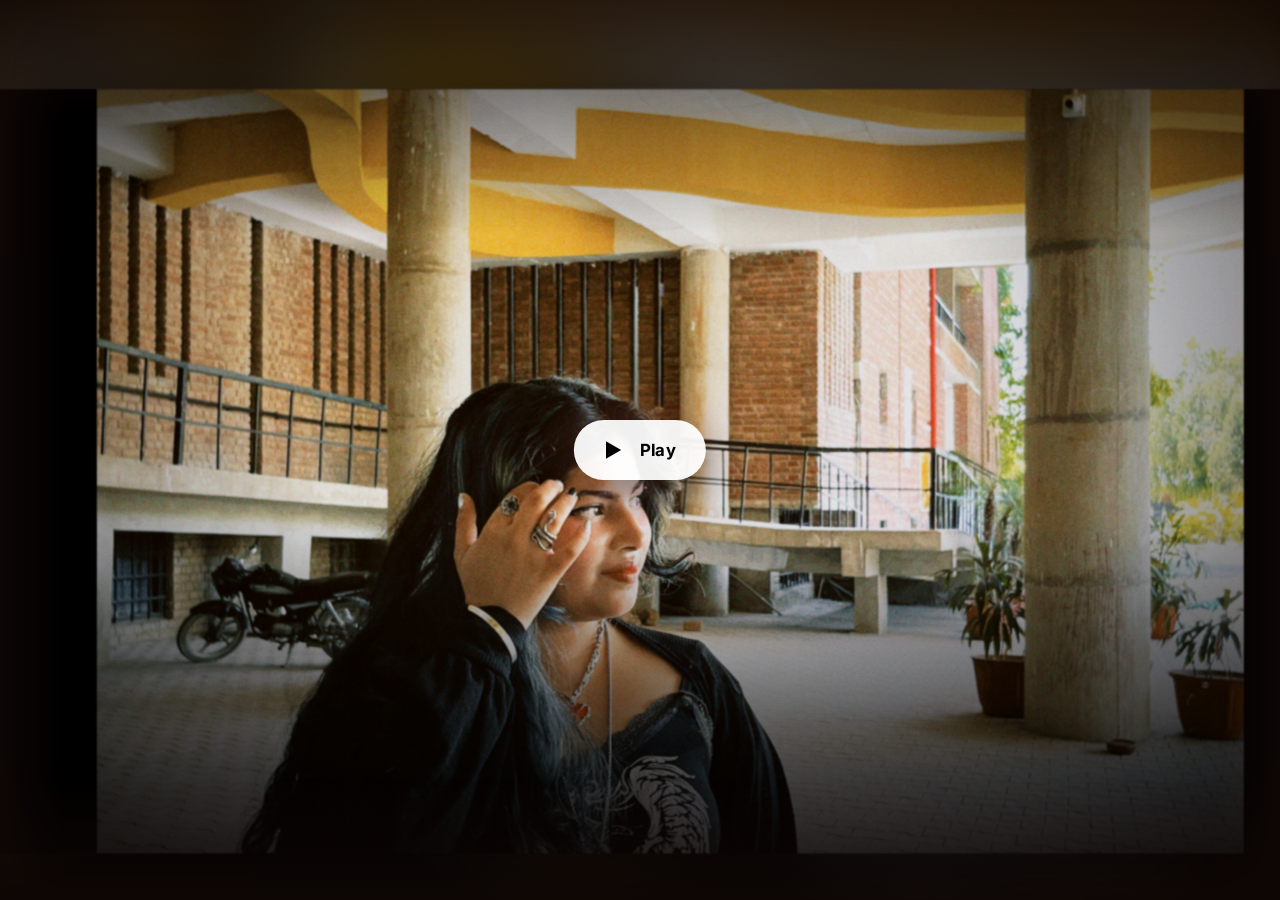
==== player.html @ 1f88ff06 "Initial commit" ====
<!DOCTYPE html>
<html lang="en">
<head>
  <meta charset="UTF-8" />
  <meta name="viewport" content="width=device-width, initial-scale=1" />
  <meta name="theme-color" content="#000000" />
  <title>Netflix &mdash; Player</title>
  <link rel="preconnect" href="https://fonts.googleapis.com" />
  <link rel="preconnect" href="https://fonts.gstatic.com" crossorigin />
  <link rel="stylesheet" href="https://fonts.googleapis.com/css2?family=Bebas+Neue&family=Inter:wght@400;500;600;700;800&display=swap" />
  <link rel="stylesheet" href="style.css" />
</head>
<body data-page="player">
  <main class="player" id="player">
    <div class="stage" id="stage" aria-label="Background slideshow"></div>
    <div class="vignette" aria-hidden="true"></div>
    <div class="grain" aria-hidden="true"></div>
    <!-- Edge-glow: 4 strips sized exactly to the letterbox so the halo
         physically can't bleed onto the photo. Gradient runs from
         transparent at the viewport edge → solid at the frame edge,
         so the brightest band sits right against the photo (NCS halo). -->
    <div class="beat-glow" id="beatglow" aria-hidden="true">
      <div class="beat-glow__strip beat-glow__strip--left"  ></div>
      <div class="beat-glow__strip beat-glow__strip--right" ></div>
      <div class="beat-glow__strip beat-glow__strip--top"   ></div>
      <div class="beat-glow__strip beat-glow__strip--bottom"></div>
    </div>
    <div class="beat-flash" id="flash" aria-hidden="true"></div>

    <!-- Initial center play (only shown before user starts) -->
    <button class="play-btn" id="play" type="button" aria-label="Play">
      <span class="play-btn__icon" aria-hidden="true">
        <svg viewBox="0 0 24 24"><path d="M7 4.5v15l13-7.5z" fill="currentColor"/></svg>
      </span>
      <span class="play-btn__label">Play</span>
    </button>

    <!-- Netflix-style chrome: only shown once playback has started.
         All these elements live behind .chrome and fade together. -->
    <div class="chrome" id="chrome" aria-hidden="true">
      <header class="player__top">
        <a class="iconbtn back" href="index.html" aria-label="Back to profiles">
          <svg viewBox="0 0 24 24" aria-hidden="true"><path d="M14 6l-6 6 6 6" stroke="currentColor" stroke-width="2.2" fill="none" stroke-linecap="round" stroke-linejoin="round"/></svg>
        </a>
        <h1 class="player__title" id="title">&nbsp;</h1>
        <div class="player__top-right">
          <button class="iconbtn" id="mute" type="button" aria-label="Mute audio">
            <svg class="i-on"  viewBox="0 0 24 24" aria-hidden="true"><path d="M3 10v4h4l5 4V6L7 10H3zm13.5 2a4.5 4.5 0 00-2.5-4v8a4.5 4.5 0 002.5-4z" fill="currentColor"/></svg>
            <svg class="i-off" viewBox="0 0 24 24" aria-hidden="true"><path d="M3 10v4h4l5 4V6L7 10H3zm12 1l3-3 1.4 1.4L16.4 12l3 3L18 16.4l-3-3-3 3L10.6 15l3-3-3-3L12 7.6l3 3z" fill="currentColor"/></svg>
          </button>
          <button class="iconbtn" id="cast" type="button" aria-label="Cast">
            <svg viewBox="0 0 24 24" aria-hidden="true"><path d="M3 6v3a8 8 0 018 8h3A11 11 0 003 6zm0 5v3a3 3 0 013 3h3a6 6 0 00-6-6zm0 5v3h3a3 3 0 00-3-3zM21 4H5a2 2 0 00-2 2v2h2V6h16v12h-7v2h7a2 2 0 002-2V6a2 2 0 00-2-2z" fill="currentColor"/></svg>
          </button>
          <button class="iconbtn" id="fullscreen" type="button" aria-label="Fullscreen">
            <svg class="i-on"  viewBox="0 0 24 24" aria-hidden="true"><path d="M4 9V4h5v2H6v3H4zm11-5h5v5h-2V6h-3V4zM4 15h2v3h3v2H4v-5zm14 0h2v5h-5v-2h3v-3z" fill="currentColor"/></svg>
            <svg class="i-off" viewBox="0 0 24 24" aria-hidden="true"><path d="M9 4v5H4V7h3V4h2zm6 0h2v3h3v2h-5V4zM4 17h5v3H7v-2H4v-1zm14 0v1h-3v2h-2v-3h5z" fill="currentColor"/></svg>
          </button>
        </div>
      </header>

      <!-- Big center cluster: ⏮10  pause/play  ⏭10 -->
      <div class="center-cluster">
        <button class="cc-seek" id="seek-back" type="button" aria-label="Previous slide">
          <svg viewBox="0 0 32 32" aria-hidden="true">
            <path d="M14 9l-7 7 7 7v-4l-3-3 3-3z" fill="currentColor"/>
            <path d="M22 9l-7 7 7 7v-4l-3-3 3-3z" fill="currentColor"/>
            <text x="16" y="29" text-anchor="middle" font-size="7" font-weight="700" fill="currentColor" font-family="Inter, sans-serif">10</text>
          </svg>
        </button>

        <button class="cc-play" id="pause" type="button" aria-label="Pause">
          <svg class="i-on"  viewBox="0 0 32 32" aria-hidden="true"><path d="M9 6h5v20H9zM18 6h5v20h-5z" fill="currentColor"/></svg>
          <svg class="i-off" viewBox="0 0 32 32" aria-hidden="true"><path d="M10 6v20l16-10z" fill="currentColor"/></svg>
        </button>

        <button class="cc-seek" id="seek-fwd" type="button" aria-label="Next slide">
          <svg viewBox="0 0 32 32" aria-hidden="true">
            <path d="M10 9l7 7-7 7v-4l3-3-3-3z" fill="currentColor"/>
            <path d="M18 9l7 7-7 7v-4l3-3-3-3z" fill="currentColor"/>
            <text x="16" y="29" text-anchor="middle" font-size="7" font-weight="700" fill="currentColor" font-family="Inter, sans-serif">10</text>
          </svg>
        </button>
      </div>

      <!-- Progress bar + timestamp (display-only — scrubbing is disabled) -->
      <div class="progress" id="progress">
        <div class="progress__track" id="ptrack" aria-hidden="true">
          <div class="progress__fill" id="pfill"></div>
        </div>
        <span class="progress__time" id="ptime">0:00</span>
      </div>

      <nav class="bottombar" id="bottombar" aria-label="Episode controls">
        <button class="bb-btn" type="button" id="ep-list">
          <svg viewBox="0 0 24 24" aria-hidden="true"><path d="M3 5h18v3H3zm0 5h18v3H3zm0 5h12v3H3z" fill="currentColor"/></svg>
          <span>Episodes</span>
        </button>
        <button class="bb-btn" type="button" id="ep-audio">
          <svg viewBox="0 0 24 24" aria-hidden="true"><path d="M4 6h16a2 2 0 012 2v8a2 2 0 01-2 2H4a2 2 0 01-2-2V8a2 2 0 012-2zm2 6h4v2H6v-2zm6 0h6v2h-6v-2z" fill="currentColor"/></svg>
          <span>Audio &amp; Subtitles</span>
        </button>
        <button class="bb-btn bb-btn--primary" type="button" id="next-ep">
          <svg viewBox="0 0 24 24" aria-hidden="true"><path d="M5 4l11 8-11 8V4zm13 1h2v14h-2V5z" fill="currentColor"/></svg>
          <span>Next Episode</span>
        </button>
      </nav>
    </div>

    <!-- Episodes drawer (toggled by Episodes button) -->
    <div class="drawer" id="drawer" aria-hidden="true">
      <div class="drawer__head">
        <h2>Episodes</h2>
        <button class="iconbtn" id="drawer-close" type="button" aria-label="Close">
          <svg viewBox="0 0 24 24" aria-hidden="true"><path d="M6 6l12 12M18 6L6 18" stroke="currentColor" stroke-width="2" stroke-linecap="round"/></svg>
        </button>
      </div>
      <ul class="drawer__list" id="drawer-list"></ul>
    </div>

    <audio id="audio" preload="auto" crossorigin="anonymous"></audio>
  </main>

  <script src="script.js" defer></script>
</body>
</html>
---- style.css ----
/* =========================================================================
   Netflix-inspired cinematic player
   - index.html : profile selection + N loader overlay
   - player.html: per-season slideshow + audio
   ========================================================================= */

/* ---------- Design Tokens ---------- */
:root {
  /* Brand */
  --nf-black:      #000000;
  --nf-surface:    #141414;
  --nf-surface-2:  #1f1f1f;
  --nf-red:        #e50914;
  --nf-red-deep:   #b81d24;
  --nf-text:       #ffffff;
  --nf-text-dim:   #b3b3b3;
  --nf-text-mute:  #808080;
  --nf-border:     rgba(255,255,255,.18);

  /* Motion — Material's "emphasized" curves feel premium */
  --ease-out:   cubic-bezier(.16, 1, .3, 1);
  --ease-in:    cubic-bezier(.7, 0, .84, 0);
  --ease-snap:  cubic-bezier(.34, 1.56, .64, 1);
  --ease-cine:  cubic-bezier(.65, 0, .35, 1);

  /* Type */
  --font-sans: "Inter", -apple-system, BlinkMacSystemFont, "Segoe UI", Roboto, "Helvetica Neue", Arial, sans-serif;
  --font-display: "Bebas Neue", "Inter", system-ui, sans-serif;

  /* Layout */
  --gutter: clamp(16px, 4vw, 48px);

  /* Per-season accents (overridden via [data-season] on body) */
  --season-accent: var(--nf-red);
  --season-grad-1: rgba(229,9,20,.0);
  --season-grad-2: rgba(0,0,0,.85);
  --season-tint:   none;
  --season-saturate: 1;
  --season-contrast: 1;
}

/* ---------- Reset ---------- */
*,
*::before,
*::after { box-sizing: border-box; }

html, body {
  margin: 0;
  padding: 0;
  height: 100%;
  background: var(--nf-black);
  color: var(--nf-text);
  font-family: var(--font-sans);
  -webkit-font-smoothing: antialiased;
  text-rendering: optimizeLegibility;
  overflow-x: hidden;
}

img, video { display: block; max-width: 100%; }

button { font: inherit; color: inherit; background: none; border: 0; cursor: pointer; }

ul { list-style: none; padding: 0; margin: 0; }

a { color: inherit; text-decoration: none; }

:focus-visible {
  outline: 2px solid var(--nf-text);
  outline-offset: 3px;
  border-radius: 4px;
}

/* ===========================================================================
   SPLASH — Netflix logo animation on page load
   =========================================================================== */
.splash {
  position: fixed;
  inset: 0;
  width: 100%;
  height: 100%;
  object-fit: cover;
  z-index: 1000;
  background: #000;
  pointer-events: none;
}
.splash.is-done {
  animation: splashOut .55s var(--ease-in) forwards;
}
@keyframes splashOut {
  to { opacity: 0; transform: scale(1.04); }
}

/* ===========================================================================
   LANDING — "Who's watching?"
   =========================================================================== */
body[data-page="landing"] {
  min-height: 100vh;
  background: var(--nf-black);
  display: flex;
  flex-direction: column;
}

.brand {
  padding: 24px var(--gutter);
}

.brand__logo {
  font-family: var(--font-display);
  font-size: clamp(22px, 2.4vw, 32px);
  letter-spacing: .14em;
  color: var(--nf-red);
  font-weight: 400;
  text-shadow: 0 0 24px rgba(229,9,20,.35);
}

.landing {
  flex: 1;
  display: flex;
  flex-direction: column;
  align-items: center;
  justify-content: center;
  gap: 56px;
  padding: 32px var(--gutter) 80px;
  animation: landingIn .9s var(--ease-out) both;
}

@keyframes landingIn {
  from { opacity: 0; transform: translateY(12px); }
  to   { opacity: 1; transform: none; }
}

.landing__title {
  margin: 0;
  font-weight: 300;
  font-size: clamp(2rem, 5.2vw, 4.5rem);
  letter-spacing: -0.02em;
  color: #e5e5e5;
  text-align: center;
}

/* ---------- Profile cards ---------- */
.profiles {
  display: grid;
  grid-template-columns: repeat(4, minmax(120px, 200px));
  gap: clamp(16px, 3vw, 40px);
  align-items: start;
  justify-content: center;
}

@media (max-width: 720px) {
  .profiles { grid-template-columns: repeat(2, minmax(120px, 200px)); }
}

.profile {
  display: flex;
  flex-direction: column;
  align-items: center;
  gap: 14px;
  cursor: pointer;
  transition: transform .25s var(--ease-out);
  background: none;
  padding: 0;
}

.profile__thumb {
  position: relative;
  width: clamp(120px, 16vw, 200px);
  aspect-ratio: 1 / 1;
  border-radius: 8px;
  overflow: hidden;
  background: var(--nf-surface-2);
  background-size: cover;
  background-position: center;
  outline: 2px solid transparent;
  outline-offset: 4px;
  transition:
    transform .28s var(--ease-out),
    outline-color .28s var(--ease-out),
    box-shadow .35s var(--ease-out),
    filter .28s var(--ease-out);
  will-change: transform;
}

.profile__thumb::after {
  /* subtle inner edge to lift photo from background */
  content: "";
  position: absolute; inset: 0;
  border-radius: inherit;
  box-shadow: inset 0 0 0 1px rgba(255,255,255,.06);
  pointer-events: none;
}

.profile__name {
  color: var(--nf-text-dim);
  font-size: 1.1rem;
  font-weight: 500;
  letter-spacing: .01em;
  transition: color .2s var(--ease-out);
}

/* hover: scale 1.1 + glow + brighten */
.profile:hover .profile__thumb,
.profile:focus-visible .profile__thumb {
  transform: scale(1.1);
  outline-color: #ffffff;
  box-shadow:
    0 0 0 4px rgba(255,255,255,.04),
    0 18px 40px rgba(229,9,20,.28),
    0 0 60px rgba(229,9,20,.18);
  filter: brightness(1.06);
}
.profile:hover .profile__name,
.profile:focus-visible .profile__name {
  color: #ffffff;
}

/* selection animation: zoom forward + push everything else away */
.profile.is-selected {
  z-index: 10;
  animation: profilePick .7s var(--ease-snap) forwards;
}
.profile.is-selected .profile__thumb {
  outline-color: #ffffff;
  box-shadow:
    0 0 0 6px rgba(255,255,255,.06),
    0 30px 80px rgba(229,9,20,.45),
    0 0 120px rgba(229,9,20,.35);
}
@keyframes profilePick {
  0%   { transform: scale(1); }
  60%  { transform: scale(1.6); }
  100% { transform: scale(2.2); opacity: 0; }
}

.landing.is-leaving .profile:not(.is-selected) {
  animation: profilesAway .55s var(--ease-out) forwards;
}
@keyframes profilesAway {
  to { opacity: 0; transform: scale(.9); filter: blur(8px); }
}

.landing.is-leaving .landing__title,
.landing.is-leaving .ghost-btn {
  animation: titleAway .5s var(--ease-out) forwards;
}
@keyframes titleAway {
  to { opacity: 0; transform: translateY(-12px); filter: blur(6px); }
}

.ghost-btn {
  font-size: 1rem;
  letter-spacing: .25em;
  padding: 12px 22px;
  color: var(--nf-text-dim);
  border: 1px solid var(--nf-text-mute);
  background: transparent;
  text-transform: uppercase;
  transition: color .2s, border-color .2s, background .2s;
  min-height: 44px;
}
.ghost-btn:hover {
  color: var(--nf-text);
  border-color: var(--nf-text);
  background: rgba(255,255,255,.04);
}

/* ===========================================================================
   LOADER — cinematic N intro (red light bars → colored streaks)
   3.5s sequence: build → glow → expand
   =========================================================================== */
.loader {
  position: fixed;
  inset: 0;
  background: #000;
  display: grid;
  place-items: center;
  z-index: 100;
  opacity: 0;
  pointer-events: none;
  transition: opacity .45s var(--ease-out);
}
.loader.is-active {
  opacity: 1;
  pointer-events: auto;
}
.loader.is-fading {
  opacity: 0;
  transition: opacity .35s var(--ease-in);
}

.loader__stage {
  position: relative;
  width: clamp(220px, 30vw, 360px);
  height: clamp(220px, 30vw, 360px);
}

/* Bars: 2 verticals + 1 diagonal forming an abstract "N" */
.bar {
  position: absolute;
  background: linear-gradient(180deg, #ff3b3b 0%, var(--nf-red) 50%, #7a0309 100%);
  border-radius: 6px;
  box-shadow:
    0 0 18px rgba(229,9,20,.85),
    0 0 40px rgba(229,9,20,.55),
    0 0 80px rgba(229,9,20,.35);
  transform-origin: center;
  opacity: 0;
}

.bar--left {
  left: 12%;
  top: 8%;
  width: 14px;
  height: 84%;
  animation: barLeft 3.5s var(--ease-out) forwards;
}
.bar--right {
  right: 12%;
  top: 8%;
  width: 14px;
  height: 84%;
  animation: barRight 3.5s var(--ease-out) forwards;
}
.bar--diag {
  left: 50%;
  top: 50%;
  width: 18px;
  height: 110%;
  border-radius: 8px;
  transform: translate(-50%, -50%) rotate(28deg) scaleY(0);
  background: linear-gradient(180deg, #ff5a5a 0%, var(--nf-red) 60%, #5a0207 100%);
  box-shadow:
    0 0 24px rgba(229,9,20,.95),
    0 0 60px rgba(229,9,20,.6),
    0 0 120px rgba(229,9,20,.35);
  animation: barDiag 3.5s var(--ease-out) forwards;
}

@keyframes barLeft {
  0%   { opacity: 0; transform: translateY(-40px) scaleY(0); }
  18%  { opacity: 1; transform: translateY(0) scaleY(1); }
  55%  { transform: translateY(0) scaleY(1) scaleX(1.05); filter: brightness(1.4); }
  78%  { transform: translateY(0) scaleY(1); filter: brightness(1.1); }
  100% { transform: translateY(0) scaleY(1.4) translateX(-180px); opacity: 0; filter: brightness(1.6) hue-rotate(-25deg); }
}
@keyframes barRight {
  0%   { opacity: 0; transform: translateY(40px) scaleY(0); }
  18%  { opacity: 1; transform: translateY(0) scaleY(1); }
  55%  { transform: translateY(0) scaleY(1) scaleX(1.05); filter: brightness(1.4); }
  78%  { transform: translateY(0) scaleY(1); filter: brightness(1.1); }
  100% { transform: translateY(0) scaleY(1.4) translateX(180px); opacity: 0; filter: brightness(1.6) hue-rotate(25deg); }
}
@keyframes barDiag {
  0%   { opacity: 0; transform: translate(-50%,-50%) rotate(28deg) scaleY(0); }
  22%  { opacity: 1; transform: translate(-50%,-50%) rotate(28deg) scaleY(1); }
  55%  { transform: translate(-50%,-50%) rotate(28deg) scaleY(1.04); filter: brightness(1.5); }
  78%  { transform: translate(-50%,-50%) rotate(28deg) scaleY(1); filter: brightness(1.2); }
  100% { transform: translate(-50%,-50%) rotate(28deg) scaleY(1.6); opacity: 0; filter: brightness(1.8) hue-rotate(40deg); }
}

/* Streaks: thin colorful rays that explode outward in the final phase */
.streak {
  position: absolute;
  left: 50%;
  top: 50%;
  width: 4px;
  height: 0;
  border-radius: 4px;
  transform-origin: bottom center;
  opacity: 0;
  filter: blur(.4px);
}
.streak--1 { background: linear-gradient(180deg,#ffd166,#ff006e); animation: streak 3.5s var(--ease-out) forwards;        --rot:  -68deg; }
.streak--2 { background: linear-gradient(180deg,#ff006e,#8338ec); animation: streak 3.5s var(--ease-out) .05s forwards;  --rot:  -28deg; }
.streak--3 { background: linear-gradient(180deg,#3a86ff,#00f5d4); animation: streak 3.5s var(--ease-out) .10s forwards;  --rot:   18deg; }
.streak--4 { background: linear-gradient(180deg,#00f5d4,#fb5607); animation: streak 3.5s var(--ease-out) .15s forwards;  --rot:   58deg; }
.streak--5 { background: linear-gradient(180deg,#ff006e,#ffd166); animation: streak 3.5s var(--ease-out) .20s forwards;  --rot:   90deg; }

@keyframes streak {
  0%, 70% {
    opacity: 0;
    height: 0;
    transform: translate(-50%, -50%) rotate(var(--rot)) translateY(0);
  }
  78% {
    opacity: 1;
    height: 30px;
  }
  100% {
    opacity: 0;
    height: 320px;
    transform: translate(-50%, -50%) rotate(var(--rot)) translateY(-180px);
    filter: blur(2px);
  }
}

/* End-of-loader white flash → into player */
.loader__flash {
  position: absolute;
  inset: 0;
  background: #fff;
  opacity: 0;
  pointer-events: none;
}
.loader.is-active .loader__flash {
  animation: loaderFlash 3.5s var(--ease-out) forwards;
}
@keyframes loaderFlash {
  0%, 80% { opacity: 0; }
  88%     { opacity: .9; }
  100%    { opacity: 0; }
}

/* Reduced motion: collapse loader to a quick fade */
@media (prefers-reduced-motion: reduce) {
  .bar, .streak, .loader__flash { animation-duration: 1s !important; }
  .profile.is-selected { animation-duration: .3s; }
  .landing.is-leaving .profile:not(.is-selected),
  .landing.is-leaving .landing__title,
  .landing.is-leaving .ghost-btn { animation-duration: .3s; }
}

/* ===========================================================================
   PLAYER PAGE
   =========================================================================== */
body[data-page="player"] {
  min-height: 100vh;
  background: #000;
  overflow: hidden;
  animation: pageIn .9s var(--ease-out) both;
}
body[data-page="player"].is-leaving {
  animation: pageOut .55s var(--ease-in) forwards;
}
@keyframes pageIn {
  from { opacity: 0; filter: blur(18px); transform: scale(1.04); }
  to   { opacity: 1; filter: blur(0);    transform: scale(1); }
}
@keyframes pageOut {
  from { opacity: 1; filter: blur(0);    transform: scale(1); }
  to   { opacity: 0; filter: blur(20px); transform: scale(.97); }
}

.player {
  position: fixed;
  inset: 0;
  overflow: hidden;
  background: #000;
}

.stage {
  position: absolute;
  inset: 0;
  z-index: 0;
  background: #000;
}

/* Each slide is a layer; the actual media (img/video) sits inside.
   We animate the wrapper (opacity) and the foreground (blur/scale)
   independently for a premium crossfade. */
.slide {
  position: absolute;
  inset: 0;
  opacity: 0;
  overflow: hidden;
  transform: translateZ(0);
  pointer-events: none;
  backface-visibility: hidden;
  /* Limit paint area for perf — slides won't bleed paint outside their box. */
  contain: paint;
}

/* Promote to its own layer ONLY while it's visible/transitioning, so
   the GPU isn't holding 14 idle compositor layers in memory. */
.slide.is-active,
.slide.is-leaving {
  will-change: transform, opacity, filter;
}

.slide.is-active { pointer-events: auto; }

/* Mobile-first: edge-to-edge cover. */
.slide img,
.slide video {
  position: absolute;
  inset: 0;
  width: 100%;
  height: 100%;
  object-fit: cover;
  display: block;
  /* Crisp rendering across browsers */
  image-rendering: -webkit-optimize-contrast;
  image-rendering: high-quality;
  -webkit-backface-visibility: hidden;
  backface-visibility: hidden;
  -webkit-transform: translateZ(0);
  transform: translateZ(0);
}

/* Per-season cinematic grading on the foreground media only. The
   backdrop has its own blur+brightness chain and doesn't need grading. */
.slide img.slide__fg,
.slide video {
  filter:
    saturate(var(--season-saturate, 1))
    contrast(var(--season-contrast, 1))
    brightness(var(--season-brightness, 1))
    sepia(var(--season-sepia, 0))
    hue-rotate(var(--season-hue, 0deg));
  scale: 1;
  transition: scale 160ms var(--ease-out);
}

/* Beat pulse — the FOREGROUND photo never moves on the beat. The
   backdrop also stays still; the entire beat visual lives in the
   .beat-glow strips so the outer letterbox stays clean. */

/* The blurred backdrop is image-only and only used on landscape desktops
   (portrait phone shots would distort if forced edge-to-edge on a 16:9). */
.slide__bg { display: none; }

@media (min-width: 900px) and (orientation: landscape) {
  /* CINEMATIC FRAME — every slide displays inside the SAME 16:9 box,
     centered on screen. Source media uses object-fit: contain inside
     that box, so the full image/video is always visible (with
     internal bars if needed). The frame size is constant across all
     slides regardless of source aspect, giving the consistent
     "movie" feel the user asked for. */
  .slide img.slide__fg,
  .slide video {
    inset: auto;
    top: 50%;
    left: 50%;
    width: min(90vw, calc(86vh * 16 / 9));
    height: min(86vh, calc(90vw * 9 / 16));
    transform: translate(-50%, -50%) translateZ(0);
    object-fit: contain;
    z-index: 1;
    border-radius: 4px;
    box-shadow:
      0 30px 80px rgba(0, 0, 0, .55),
      0 0 0 1px rgba(255, 255, 255, .04);
    background: #000;
  }

  /* Blurred copy fills the area around the frame. Blur radius kept
     modest (32px) for GPU cost — the visual reads the same. */
  .slide__bg {
    display: block;
    position: absolute;
    inset: 0;
    width: 100%;
    height: 100%;
    object-fit: cover;
    filter: blur(32px) saturate(1.25) brightness(.5);
    transform: scale(1.15);
    pointer-events: none;
    z-index: 0;
    image-rendering: auto;
  }

  /* On desktop the foreground must show the FULL frame at all times —
     so we strip the per-season transform animations (Ken Burns / push /
     shake / drift) and keep only the opacity fade. The fade duration
     still carries each season's personality. The blurred backdrop is
     free to drift, since it's decorative and clipped anyway. */
  body[data-season="summer"] .slide.is-active {
    animation: deskFadeIn 1.4s var(--ease-out) forwards;
  }
  body[data-season="summer"] .slide.is-leaving {
    animation: deskFadeOut 1.4s var(--ease-out) forwards;
  }
  /* Fall is paced at ~1 cut per beat (698ms) so the scale-and-blur enter
     animation overshoots and re-focuses on every slide — feels jittery.
     Linear opacity-only crossfade keeps the cuts crisp and uniform. */
  body[data-season="fall"] .slide.is-active {
    animation: deskFadeIn .26s linear forwards;
  }
  body[data-season="fall"] .slide.is-leaving {
    animation: deskFadeOut .22s linear forwards;
  }
  body[data-season="winter"] .slide.is-active {
    animation: deskFadeIn .25s var(--ease-snap) forwards;
  }
  body[data-season="winter"] .slide.is-leaving {
    animation: deskFadeOut .15s var(--ease-in) forwards;
  }
  body[data-season="spring"] .slide.is-active {
    animation: deskFadeIn .12s linear forwards;
  }
  body[data-season="spring"] .slide.is-leaving {
    animation: deskFadeOut .08s linear forwards;
  }

  /* Backdrop drift (decorative, may be cropped) — keeps the screen alive
     while the foreground is held static. */
  .slide.is-active .slide__bg {
    animation: bgDrift var(--slide-duration, 5500ms) linear forwards;
  }
  @keyframes bgDrift {
    from { transform: scale(1.15) translate(0, 0); }
    to   { transform: scale(1.22) translate(1%, 1%); }
  }

  /* PREMIUM POLISH — the foreground frame eases in with a soft blur
     and a barely-perceptible scale, and eases out with a heavier blur.
     The frame box stays put so the photo never crops. */
  body[data-season="summer"] .slide.is-active .slide__fg,
  body[data-season="summer"] .slide.is-active video {
    animation: fgEnterSlow 1.5s var(--ease-out) forwards;
  }
  body[data-season="summer"] .slide.is-leaving .slide__fg,
  body[data-season="summer"] .slide.is-leaving video {
    animation: fgExitSoft 1.2s var(--ease-out) forwards;
  }

  /* Foreground stays still on Fall in fast mode — clean snap cuts. */
  body[data-season="fall"] .slide.is-active .slide__fg,
  body[data-season="fall"] .slide.is-active video,
  body[data-season="fall"] .slide.is-leaving .slide__fg,
  body[data-season="fall"] .slide.is-leaving video {
    animation: none;
  }

  /* SLOW PHASE — first ~6s of Fall audio, before the beat drops.
     Switches everything to long dreamy crossfades with the original
     blur+scale enter so the intro feels ambient. JS adds .is-slow-phase
     to <body> while audio.currentTime sits in a tempoPhase window. */
  body[data-season="fall"].is-slow-phase .slide.is-active {
    animation: deskFadeIn 1.4s var(--ease-out) forwards;
  }
  body[data-season="fall"].is-slow-phase .slide.is-leaving {
    animation: deskFadeOut 1.2s var(--ease-out) forwards;
  }
  body[data-season="fall"].is-slow-phase .slide.is-active .slide__fg,
  body[data-season="fall"].is-slow-phase .slide.is-active video {
    animation: fgEnterSlow 1.5s var(--ease-out) forwards;
  }
  body[data-season="fall"].is-slow-phase .slide.is-leaving .slide__fg,
  body[data-season="fall"].is-slow-phase .slide.is-leaving video {
    animation: fgExitSoft 1.2s var(--ease-out) forwards;
  }

  body[data-season="winter"] .slide.is-active .slide__fg,
  body[data-season="winter"] .slide.is-active video {
    animation: fgEnterSnap .35s var(--ease-snap) forwards;
  }
  body[data-season="winter"] .slide.is-leaving .slide__fg,
  body[data-season="winter"] .slide.is-leaving video {
    animation: fgExitSoft .25s var(--ease-in) forwards;
  }

  body[data-season="spring"] .slide.is-active .slide__fg,
  body[data-season="spring"] .slide.is-active video {
    animation: fgEnterBeat .18s linear forwards;
  }
  body[data-season="spring"] .slide.is-leaving .slide__fg,
  body[data-season="spring"] .slide.is-leaving video {
    animation: fgExitSoft .12s linear forwards;
  }
}

@keyframes deskFadeIn  { from { opacity: 0; } to { opacity: 1; } }
@keyframes deskFadeOut { from { opacity: 1; } to { opacity: 0; } }

/* Foreground (frame box) enter/exit — uses the centering offsets so the
   frame stays centered while it scales/blurs. */
@keyframes fgEnterSlow {
  from { transform: translate(-50%, -50%) scale(1.025) translateZ(0); filter: blur(8px); }
  to   { transform: translate(-50%, -50%) scale(1)     translateZ(0); filter: blur(0); }
}
@keyframes fgEnterSnap {
  from { transform: translate(-50%, -50%) scale(1.015) translateZ(0); filter: blur(3px); }
  to   { transform: translate(-50%, -50%) scale(1)     translateZ(0); filter: blur(0); }
}
@keyframes fgEnterBeat {
  from { transform: translate(-50%, -50%) scale(1.04)  translateZ(0); filter: blur(2px); }
  to   { transform: translate(-50%, -50%) scale(1)     translateZ(0); filter: blur(0); }
}
@keyframes fgExitSoft {
  from { transform: translate(-50%, -50%) scale(1)     translateZ(0); filter: blur(0); }
  to   { transform: translate(-50%, -50%) scale(.985)  translateZ(0); filter: blur(10px); }
}

/* ---------- Per-season slide motion ---------- */

/* Summer: long crossfade (1.4s) + slow Ken Burns zoom over slideMs */
body[data-season="summer"] .slide.is-active {
  animation:
    sFadeIn 1.4s var(--ease-out) forwards,
    sKenburns var(--slide-duration, 5500ms) linear forwards;
}
body[data-season="summer"] .slide.is-leaving {
  animation: sFadeOut 1.4s var(--ease-out) forwards;
}
@keyframes sFadeIn  { from { opacity: 0; transform: scale(1.02);} to { opacity: 1; transform: scale(1.05);} }
@keyframes sFadeOut { from { opacity: 1; } to { opacity: 0; } }
@keyframes sKenburns {
  from { transform: scale(1.04) translate(-1%, -1%); }
  to   { transform: scale(1.18) translate(2%, 2%); }
}

/* Fall: soft fade with subtle drift, golden warmth */
body[data-season="fall"] .slide.is-active {
  animation:
    fFadeIn 1.6s var(--ease-out) forwards,
    fDrift var(--slide-duration, 4000ms) linear forwards;
}
body[data-season="fall"] .slide.is-leaving {
  animation: fFadeOut 1.6s var(--ease-out) forwards;
}
@keyframes fFadeIn  { from { opacity: 0; transform: scale(1.06);} to { opacity: 1; transform: scale(1.03);} }
@keyframes fFadeOut { from { opacity: 1; } to { opacity: 0; } }
@keyframes fDrift {
  from { transform: scale(1.04) translate(0, 0); }
  to   { transform: scale(1.10) translate(-1.5%, -1%); }
}

/* Winter: short, sharp cuts with high contrast */
body[data-season="winter"] .slide.is-active {
  animation:
    wCut .25s var(--ease-snap) forwards,
    wPush var(--slide-duration, 2200ms) linear forwards;
}
body[data-season="winter"] .slide.is-leaving {
  animation: wCutOut .15s var(--ease-in) forwards;
}
@keyframes wCut    { from { opacity: 0; transform: scale(1.03);} to { opacity: 1; transform: scale(1);} }
@keyframes wCutOut { from { opacity: 1; } to { opacity: 0; } }
@keyframes wPush {
  from { transform: scale(1) translate(0, 0); }
  to   { transform: scale(1.08) translate(1%, 0); }
}

/* Spring: instant cuts + brief flash, beat-style */
body[data-season="spring"] .slide.is-active {
  animation: spIn .12s linear forwards, spShake var(--slide-duration, 700ms) linear forwards;
}
body[data-season="spring"] .slide.is-leaving {
  animation: spOut .08s linear forwards;
}
@keyframes spIn  { from { opacity: 0; transform: scale(1.05);} to { opacity: 1; transform: scale(1);} }
@keyframes spOut { from { opacity: 1; } to { opacity: 0; } }
@keyframes spShake {
  0%   { transform: scale(1.00); }
  50%  { transform: scale(1.02); }
  100% { transform: scale(1.04); }
}

/* Beat flash overlay — short fixed snap (like before), with strength
   controlled per-season. */
.beat-flash {
  position: absolute;
  inset: 0;
  background: var(--beat-flash-color, #fff);
  opacity: 0;
  z-index: 3;
  pointer-events: none;
  mix-blend-mode: overlay;
}
.beat-flash.is-pulse {
  animation: beatPulse .18s ease-out;
}
@keyframes beatPulse {
  0%   { opacity: 0; }
  30%  { opacity: var(--beat-flash-strength, .08); }
  100% { opacity: 0; }
}

/* Beat edge-glow — four strips sized exactly to the letterbox so the
   halo physically can't extend over the photo. Gradients run from
   TRANSPARENT at the outer (viewport) edge → SOLID at the inner
   (frame) edge, so the brightest band sits right against the cinema
   frame and falls off outward. NCS-style halo. Hidden on mobile. */
.beat-glow { display: none; }

@media (min-width: 900px) and (orientation: landscape) {
  .beat-glow {
    display: block;
    position: absolute;
    inset: 0;
    z-index: 4;
    pointer-events: none;
    opacity: var(--beat-glow-base, .04);
    transition: opacity 1.6s cubic-bezier(.4, 0, .2, 1);
  }
  .beat-glow.is-pulse {
    animation: beatGlow 1.6s cubic-bezier(.4, 0, .2, 1);
  }

  .beat-glow__strip {
    position: absolute;
    pointer-events: none;
  }
  /* Side strips fill the L/R letterbox bars exactly. */
  .beat-glow__strip--left,
  .beat-glow__strip--right {
    top: 0; bottom: 0;
    width: calc(50vw - min(45vw, calc(43vh * 16 / 9)));
  }
  /* Each gradient is SOLID at the viewport edge and fades to TRANSPARENT
     toward the cinema frame. So the brightest band sits at the very
     outer black box (corners and edges) and dies before reaching the
     frame — no bleed inward. */
  .beat-glow__strip--left {
    left: 0;
    background: linear-gradient(to right,
      var(--season-accent),
      color-mix(in srgb, var(--season-accent) 0%, transparent));
  }
  .beat-glow__strip--right {
    right: 0;
    background: linear-gradient(to left,
      var(--season-accent),
      color-mix(in srgb, var(--season-accent) 0%, transparent));
  }
  /* Top & bottom strips run the full width so the halo wraps the
     whole perimeter. NCS halos do overlap at the corners — that's
     what gives the soft wrap-around feel. */
  .beat-glow__strip--top,
  .beat-glow__strip--bottom {
    left: 0;
    right: 0;
    height: calc(50vh - min(43vh, calc(45vw * 9 / 16)));
  }
  .beat-glow__strip--top {
    top: 0;
    background: linear-gradient(to bottom,
      var(--season-accent),
      color-mix(in srgb, var(--season-accent) 0%, transparent));
  }
  .beat-glow__strip--bottom {
    bottom: 0;
    background: linear-gradient(to top,
      var(--season-accent),
      color-mix(in srgb, var(--season-accent) 0%, transparent));
  }
}

@keyframes beatGlow {
  0%   { opacity: var(--beat-glow-base, .04); }
  40%  { opacity: var(--beat-glow-strength, .10); }
  100% { opacity: var(--beat-glow-base, .04); }
}

/* ---------- Vignette + gradient overlay ---------- */
/* Pure black-only vignette — no per-season tint here, since the
   tint covered the whole viewport (including over the photo) and
   read as a "glow inside the frame". The seasonal accent now lives
   exclusively on the .beat-glow strips in the outer letterbox. */
.vignette {
  position: absolute;
  inset: 0;
  z-index: 2;
  pointer-events: none;
  background:
    radial-gradient(ellipse at 50% 42%, transparent 38%, rgba(0,0,0,.40) 75%, rgba(0,0,0,.78) 100%),
    linear-gradient(180deg, rgba(0,0,0,.70) 0%, rgba(0,0,0,0) 26%, rgba(0,0,0,0) 58%, rgba(0,0,0,.92) 100%);
}

/* ---------- Cinematic grain ---------- */
.grain {
  position: absolute;
  inset: 0;
  z-index: 3;
  pointer-events: none;
  opacity: .09;
  mix-blend-mode: overlay;
  background-image: url("data:image/svg+xml;utf8,<svg xmlns='http://www.w3.org/2000/svg' width='240' height='240' viewBox='0 0 240 240'><filter id='n'><feTurbulence type='fractalNoise' baseFrequency='0.9' numOctaves='2' stitchTiles='stitch'/><feColorMatrix values='0 0 0 0 0 0 0 0 0 0 0 0 0 0 0 0 0 0 .85 0'/></filter><rect width='100%' height='100%' filter='url(%23n)'/></svg>");
  background-size: 240px 240px;
  animation: grainShift 1.6s steps(6) infinite;
}
@keyframes grainShift {
  0%   { transform: translate(0, 0); }
  16%  { transform: translate(-2%, 1%); }
  33%  { transform: translate(1%, -2%); }
  50%  { transform: translate(-1%, 2%); }
  66%  { transform: translate(2%, -1%); }
  83%  { transform: translate(-2%, -1%); }
  100% { transform: translate(0, 0); }
}

/* ---------- Chrome wrapper (top bar + center cluster + progress + bottom bar) ---------- */
.chrome {
  position: absolute;
  inset: 0;
  z-index: 6;
  pointer-events: none;
  opacity: 0;
  transition: opacity .35s var(--ease-out);
}
.chrome > * { pointer-events: auto; }
.chrome[aria-hidden="false"] { opacity: 1; }

.player__top {
  position: absolute;
  top: 0; left: 0; right: 0;
  display: grid;
  grid-template-columns: auto 1fr auto;
  align-items: center;
  gap: 16px;
  padding: 22px var(--gutter);
  background: linear-gradient(180deg, rgba(0,0,0,.65) 0%, rgba(0,0,0,0) 100%);
}

.iconbtn {
  display: inline-grid;
  place-items: center;
  width: 44px;
  height: 44px;
  border-radius: 50%;
  background: rgba(0,0,0,.4);
  color: #fff;
  border: 1px solid transparent;
  transition: background .2s var(--ease-out), transform .2s var(--ease-out), border-color .2s var(--ease-out);
}
.iconbtn svg { width: 22px; height: 22px; }
.iconbtn:hover {
  background: rgba(40,40,40,.85);
  transform: scale(1.06);
  border-color: rgba(255,255,255,.25);
}
.back:hover { transform: translateX(-2px) scale(1.02); }

.iconbtn .i-off { display: none; }
.iconbtn[data-muted="true"] .i-on  { display: none; }
.iconbtn[data-muted="true"] .i-off { display: block; }
.iconbtn[data-on="true"] .i-on  { display: none; }
.iconbtn[data-on="true"] .i-off { display: block; }

.player__top-right {
  display: inline-flex;
  align-items: center;
  gap: 10px;
  justify-self: end;
}

.player__title {
  margin: 0;
  text-align: center;
  font-family: var(--font-display);
  font-size: clamp(1.5rem, 3.4vw, 2.6rem);
  letter-spacing: .08em;
  font-weight: 400;
  text-transform: uppercase;
  color: #fff;
  text-shadow:
    0 2px 16px rgba(0,0,0,.7),
    0 0 40px color-mix(in srgb, var(--season-accent) 35%, transparent);
  animation: titleIn .9s var(--ease-out) .1s both;
  white-space: nowrap;
  overflow: hidden;
  text-overflow: ellipsis;
}
.player__title .ep {
  font-family: var(--font-sans);
  font-size: .55em;
  letter-spacing: .14em;
  font-weight: 700;
  opacity: .82;
  margin-right: .6em;
  vertical-align: .12em;
}

@keyframes titleIn {
  from { opacity: 0; letter-spacing: .25em; transform: translateY(-8px); filter: blur(6px); }
  to   { opacity: 1; letter-spacing: .08em; transform: none;          filter: blur(0); }
}

/* ---------- Center cluster (Netflix-style ⏮10  ⏯  ⏭10) ---------- */
.center-cluster {
  position: absolute;
  left: 50%;
  top: 50%;
  transform: translate(-50%, -50%);
  display: flex;
  align-items: center;
  gap: clamp(48px, 9vw, 110px);
}
.cc-seek,
.cc-play {
  display: inline-grid;
  place-items: center;
  border-radius: 50%;
  color: #fff;
  background: transparent;
  transition: background .2s var(--ease-out), transform .2s var(--ease-out);
}
.cc-seek {
  width: clamp(56px, 7vw, 84px);
  height: clamp(56px, 7vw, 84px);
}
.cc-seek svg { width: 100%; height: 100%; }
.cc-seek:hover {
  background: rgba(255,255,255,.10);
  transform: scale(1.08);
}
.cc-play {
  width: clamp(72px, 8vw, 104px);
  height: clamp(72px, 8vw, 104px);
  background: rgba(0, 0, 0, .15);
  border: 2px solid rgba(255,255,255,.25);
  backdrop-filter: blur(8px);
  -webkit-backdrop-filter: blur(8px);
  box-shadow: 0 12px 40px rgba(0,0,0,.45),
              0 0 0 0 color-mix(in srgb, var(--season-accent) 50%, transparent);
  animation: ccPulse 2.6s ease-in-out infinite;
}
.cc-play svg { width: 56%; height: 56%; }
.cc-play:hover {
  background: rgba(255,255,255,.18);
  transform: scale(1.06);
  border-color: rgba(255,255,255,.45);
}
.cc-play[data-paused="true"] .i-on  { display: none; }
.cc-play[data-paused="true"] .i-off { display: block; }
@keyframes ccPulse {
  0%, 100% { box-shadow: 0 12px 40px rgba(0,0,0,.45), 0 0 0 color-mix(in srgb, var(--season-accent) 0%,  transparent); }
  50%      { box-shadow: 0 12px 40px rgba(0,0,0,.45), 0 0 60px color-mix(in srgb, var(--season-accent) 45%, transparent); }
}

/* ---------- Progress bar ---------- */
.progress {
  position: absolute;
  left: var(--gutter);
  right: var(--gutter);
  bottom: clamp(82px, 10vh, 120px);
  display: flex;
  align-items: center;
  gap: 16px;
}
.progress__track {
  flex: 1;
  height: 4px;
  background: rgba(255,255,255,.22);
  border-radius: 2px;
  position: relative;
  pointer-events: none;
}
.progress__fill {
  position: absolute;
  top: 0; bottom: 0; left: 0;
  width: 0;
  background: var(--season-accent, var(--nf-red));
  border-radius: inherit;
  box-shadow: 0 0 10px color-mix(in srgb, var(--season-accent) 55%, transparent);
  transition: width .25s linear;
}
.progress__time {
  font-variant-numeric: tabular-nums;
  font-size: .95rem;
  font-weight: 600;
  color: #fff;
  text-shadow: 0 1px 6px rgba(0,0,0,.7);
  min-width: 56px;
  text-align: right;
}

/* ---------- Episodes drawer ---------- */
.drawer {
  position: absolute;
  top: 0; right: 0; bottom: 0;
  width: min(420px, 90vw);
  z-index: 8;
  background: rgba(10,10,10,.92);
  backdrop-filter: blur(24px) saturate(1.2);
  -webkit-backdrop-filter: blur(24px) saturate(1.2);
  border-left: 1px solid rgba(255,255,255,.08);
  transform: translateX(100%);
  transition: transform .4s var(--ease-out);
  display: flex;
  flex-direction: column;
}
.drawer[aria-hidden="false"] { transform: none; }
.drawer__head {
  display: flex;
  align-items: center;
  justify-content: space-between;
  padding: 22px 24px 16px;
}
.drawer__head h2 {
  margin: 0;
  font-family: var(--font-display);
  font-weight: 400;
  font-size: 1.6rem;
  letter-spacing: .08em;
  text-transform: uppercase;
}
.drawer__list {
  flex: 1;
  overflow: auto;
  padding: 0 12px 24px;
  display: flex;
  flex-direction: column;
  gap: 8px;
}
.drawer__item {
  display: flex;
  gap: 14px;
  padding: 12px;
  border-radius: 8px;
  cursor: pointer;
  background: transparent;
  border: 1px solid transparent;
  color: #fff;
  text-align: left;
  transition: background .2s var(--ease-out), border-color .2s var(--ease-out);
}
.drawer__item:hover,
.drawer__item.is-current {
  background: rgba(255,255,255,.06);
  border-color: rgba(255,255,255,.12);
}
.drawer__item.is-current { border-left: 3px solid var(--nf-red); padding-left: 9px; }
.drawer__thumb {
  width: 96px;
  height: 96px;
  border-radius: 6px;
  background-size: cover;
  background-position: center;
  flex-shrink: 0;
  background-color: var(--nf-surface-2);
}
.drawer__meta { display: flex; flex-direction: column; gap: 4px; min-width: 0; }
.drawer__num { font-size: .8rem; opacity: .6; letter-spacing: .1em; text-transform: uppercase; font-weight: 700; }
.drawer__name { font-size: 1.1rem; font-weight: 600; }
.drawer__desc { font-size: .85rem; opacity: .7; line-height: 1.45; }

/* ---------- Center play button ---------- */
.play-btn {
  position: absolute;
  left: 50%; top: 50%;
  transform: translate(-50%, -50%);
  z-index: 5;
  display: inline-flex;
  align-items: center;
  gap: 14px;
  padding: 16px 30px 16px 24px;
  background: rgba(255,255,255,.94);
  color: #000;
  border-radius: 999px;
  font-weight: 700;
  font-size: 1.05rem;
  letter-spacing: .02em;
  min-height: 56px;
  box-shadow:
    0 14px 40px rgba(0,0,0,.45),
    0 0 60px color-mix(in srgb, var(--season-accent) 30%, transparent);
  transition: transform .2s var(--ease-out), background .2s var(--ease-out), box-shadow .25s var(--ease-out);
  animation: playPulse 2.4s ease-in-out infinite;
}
.play-btn__icon {
  display: inline-grid;
  place-items: center;
  width: 28px;
  height: 28px;
}
.play-btn__icon svg { width: 28px; height: 28px; }
.play-btn:hover {
  background: #fff;
  transform: translate(-50%, -50%) scale(1.05);
  box-shadow:
    0 20px 60px rgba(0,0,0,.55),
    0 0 90px color-mix(in srgb, var(--season-accent) 50%, transparent);
}
@keyframes playPulse {
  0%, 100% { box-shadow: 0 14px 40px rgba(0,0,0,.45), 0 0 0   color-mix(in srgb, var(--season-accent) 0%,  transparent); }
  50%      { box-shadow: 0 14px 40px rgba(0,0,0,.45), 0 0 90px color-mix(in srgb, var(--season-accent) 55%, transparent); }
}
.play-btn.is-hidden {
  animation: playLeave .35s var(--ease-in) forwards;
  pointer-events: none;
}
@keyframes playLeave {
  to { opacity: 0; transform: translate(-50%, -50%) scale(.7); }
}

/* ---------- Bottom toolbar (Episodes / Audio / Next Episode) ---------- */
.bottombar {
  position: absolute;
  left: 0;
  right: 0;
  bottom: 0;
  display: flex;
  justify-content: center;
  gap: clamp(20px, 3vw, 56px);
  padding: 16px var(--gutter) clamp(20px, 3vh, 36px);
  background: linear-gradient(180deg, rgba(0,0,0,0) 0%, rgba(0,0,0,.55) 60%, rgba(0,0,0,.92) 100%);
}

.bb-btn {
  display: inline-flex;
  align-items: center;
  gap: 10px;
  padding: 10px 18px;
  min-height: 44px;
  border-radius: 4px;
  background: transparent;
  border: 1px solid transparent;
  color: #fff;
  font-size: 1.02rem;
  font-weight: 600;
  letter-spacing: .01em;
  white-space: nowrap;
  transition: background .2s var(--ease-out), border-color .2s var(--ease-out), transform .2s var(--ease-out);
}
.bb-btn svg { width: 22px; height: 22px; flex-shrink: 0; }
.bb-btn:hover {
  background: rgba(255,255,255,.10);
  border-color: rgba(255,255,255,.22);
  transform: translateY(-1px);
}
.bb-btn--primary {
  background: rgba(255,255,255,.96);
  color: #000;
  border-color: transparent;
  padding: 10px 22px;
}
.bb-btn--primary:hover {
  background: #fff;
  transform: translateY(-1px) scale(1.02);
}

/* ---------- Idle auto-hide ---------- */
.player.is-idle .chrome { opacity: 0; pointer-events: none; }
.player.is-idle { cursor: none; }

/* ---------- Per-season palette accents ---------- */
/* Per-season color grading. Each filter chain leans into the season's mood:
   Summer → warm peach, Fall → bronze sepia, Winter → cold high-contrast,
   Spring → vivid hyper-color. */
body[data-season="summer"] {
  --season-accent: #ff7a59;
  --season-tint: linear-gradient(180deg, rgba(255,122,89,.10) 0%, rgba(255,196,148,.05) 55%, rgba(20,0,0,.20) 100%);
  --season-saturate: 1.18;
  --season-contrast: 1.06;
  --season-brightness: 1.03;
  --season-sepia: .10;
  --season-hue: 0deg;
  --beat-flash-strength: .05;
  --beat-flash-color: #ffd6c2;
  --beat-glow-base: .05;
  --beat-glow-strength: .14;
}
body[data-season="fall"] {
  --season-accent: #d4a574;
  --season-tint: linear-gradient(180deg, rgba(212,165,116,.10) 0%, rgba(107,68,35,.16) 100%);
  --season-saturate: 1.05;
  --season-contrast: 1.12;
  --season-brightness: 0.97;
  --season-sepia: .18;
  --season-hue: -8deg;
  --beat-flash-strength: .04;
  --beat-flash-color: #f3d9a3;
  --beat-glow-base: .04;
  --beat-glow-strength: .12;
}
body[data-season="winter"] {
  --season-accent: #ff1744;
  --season-tint: linear-gradient(180deg, rgba(20,30,50,.40) 0%, rgba(80,0,20,.18) 60%, rgba(0,0,0,.55) 100%);
  --season-saturate: 1.10;
  --season-contrast: 1.30;
  --season-brightness: 0.92;
  --season-sepia: 0;
  --season-hue: -6deg;
  --beat-flash-strength: .05;
  --beat-flash-color: #ff5566;
  --beat-glow-base: .03;
  --beat-glow-strength: .10;
}
body[data-season="spring"] {
  --season-accent: #00e676;
  --season-tint: linear-gradient(180deg, rgba(0,230,118,.06) 0%, rgba(255,64,129,.06) 100%);
  --season-saturate: 1.40;
  --season-contrast: 1.12;
  --season-brightness: 1.05;
  --season-sepia: 0;
  --season-hue: 6deg;
  --beat-flash-strength: .08;
  --beat-flash-color: #ffffff;
  --beat-glow-base: .035;
  --beat-glow-strength: .12;
}

/* ---------- Reduced motion respect (player) ---------- */
@media (prefers-reduced-motion: reduce) {
  .slide.is-active,
  .slide.is-leaving { animation-duration: .3s !important; }
  .play-btn { animation: none; }
  .player__title { animation: none; }
}

/* ---------- Mobile-only landing tweaks (≤720px) ---------- */
@media (max-width: 720px) {
  /* Brand is absolutely positioned on phones so the .landing centers
     in the full viewport instead of "everything below the logo". */
  body[data-page="landing"] { position: relative; }
  body[data-page="landing"] .brand {
    position: absolute;
    top: 0;
    left: 0;
    right: 0;
    z-index: 2;
    padding: 14px var(--gutter);
  }
  body[data-page="landing"] .brand__logo {
    font-size: 22px;
  }

  .landing {
    gap: clamp(20px, 3.5vh, 32px);
    padding: clamp(14px, 2.5vh, 20px) var(--gutter) clamp(20px, 3.5vh, 32px);
    /* Reserve the brand's vertical space so the centered content doesn't
       sit underneath the logo. */
    padding-top: clamp(64px, 10vh, 88px);
  }

  .landing__title {
    font-size: clamp(1.6rem, 6vw, 2.25rem);
  }

  .profiles { gap: clamp(14px, 4vw, 22px); }

  .profile__thumb {
    width: clamp(140px, 40vw, 180px);
  }
  .profile__name { font-size: 1rem; }

  .ghost-btn {
    font-size: .85rem;
    padding: 10px 18px;
    letter-spacing: .2em;
    min-height: 40px;
  }
}

/* ---------- Player chrome compact (≤720px or portrait) ---------- */
@media (max-width: 720px), (orientation: portrait) and (max-width: 900px) {
  .play-btn { font-size: 1rem; padding: 14px 22px 14px 18px; }

  /* Top bar: compact, smaller title and icons */
  .player__top {
    padding: 14px var(--gutter);
    gap: 10px;
  }
  .player__title {
    font-size: 1.2rem;
    letter-spacing: .06em;
  }
  .player__title .ep {
    font-size: .58em;
    letter-spacing: .12em;
    margin-right: .4em;
  }
  .iconbtn {
    width: 40px;
    height: 40px;
  }
  .iconbtn svg { width: 20px; height: 20px; }
  .player__top-right { gap: 6px; }

  /* Center cluster: tighter spacing, smaller buttons */
  .center-cluster { gap: 32px; }
  .cc-seek { width: 56px; height: 56px; }
  .cc-play { width: 70px; height: 70px; border-width: 1.5px; }

  /* Progress bar — push above the bottombar so they don't overlap */
  .progress {
    bottom: 96px;
    gap: 10px;
  }
  .progress__time {
    font-size: .85rem;
    min-width: 44px;
  }

  /* Bottom toolbar — icons only, no text labels (no horizontal overflow) */
  .bottombar {
    gap: 14px;
    padding: 12px var(--gutter) 18px;
  }
  .bb-btn {
    padding: 10px 14px;
    min-width: 44px;
    font-size: .85rem;
  }
  .bb-btn span { display: none; }
  .bb-btn--primary { padding: 10px 16px; }
  .bb-btn--primary span {
    display: inline;        /* keep "Next Episode" label on the primary action */
    font-size: .85rem;
  }
  .bb-btn svg { width: 20px; height: 20px; }

  /* Drawer (Episodes list) full-width on mobile */
  .drawer { width: min(100vw, 420px); }
}
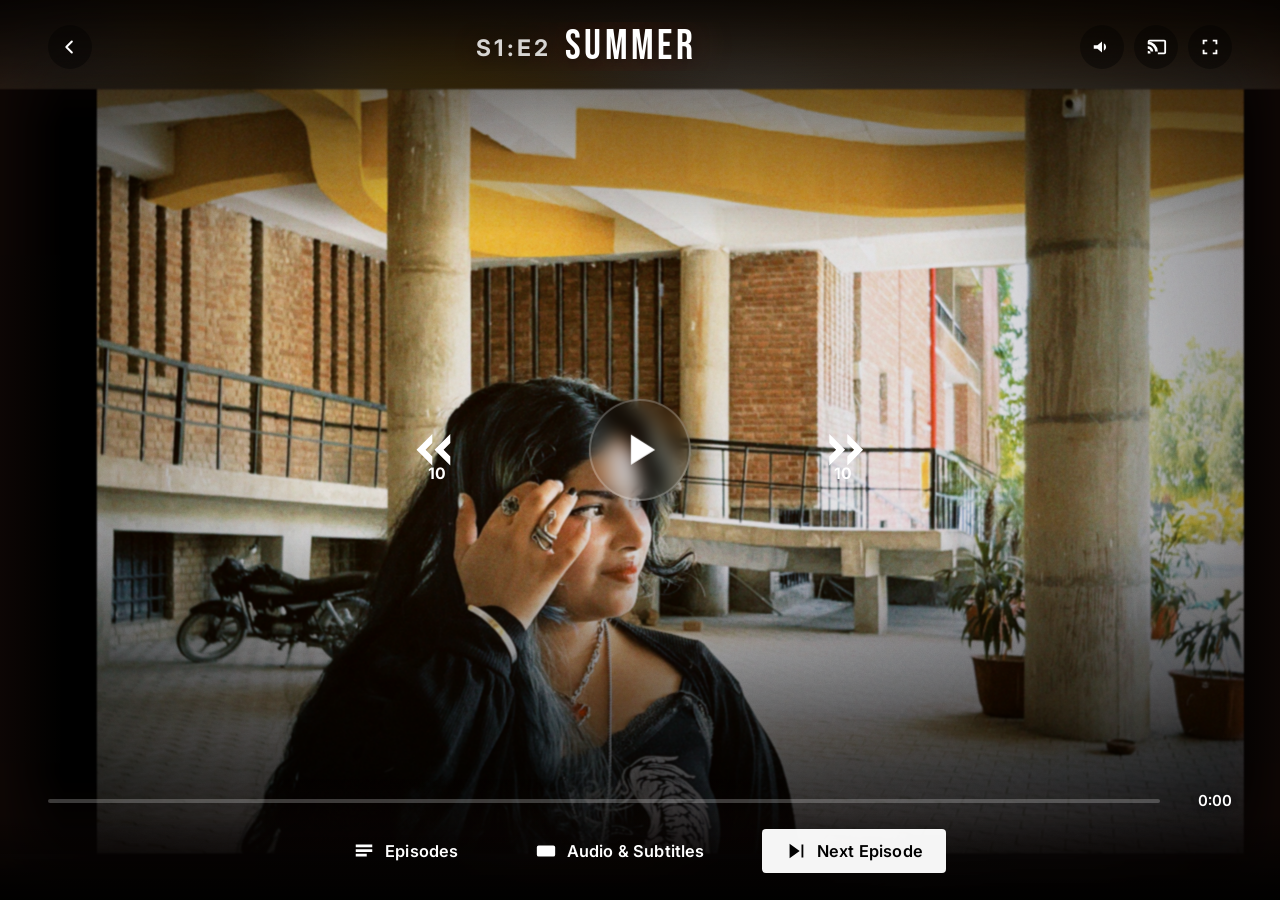
==== commit 06d8b93f: "Refine player playback flow" ====
--- a/player.html
+++ b/player.html
@@ -27,17 +27,10 @@
     </div>
     <div class="beat-flash" id="flash" aria-hidden="true"></div>
 
-    <!-- Initial center play (only shown before user starts) -->
-    <button class="play-btn" id="play" type="button" aria-label="Play">
-      <span class="play-btn__icon" aria-hidden="true">
-        <svg viewBox="0 0 24 24"><path d="M7 4.5v15l13-7.5z" fill="currentColor"/></svg>
-      </span>
-      <span class="play-btn__label">Play</span>
-    </button>
-
-    <!-- Netflix-style chrome: only shown once playback has started.
-         All these elements live behind .chrome and fade together. -->
-    <div class="chrome" id="chrome" aria-hidden="true">
+    <!-- Netflix-style chrome: visible from the start. The cc-play button
+         doubles as the initial play (data-paused="true" shows the play
+         icon) and subsequent pause/resume (toggles to pause icon). -->
+    <div class="chrome" id="chrome" aria-hidden="false">
       <header class="player__top">
         <a class="iconbtn back" href="index.html" aria-label="Back to profiles">
           <svg viewBox="0 0 24 24" aria-hidden="true"><path d="M14 6l-6 6 6 6" stroke="currentColor" stroke-width="2.2" fill="none" stroke-linecap="round" stroke-linejoin="round"/></svg>
@@ -68,7 +61,7 @@
           </svg>
         </button>
 
-        <button class="cc-play" id="pause" type="button" aria-label="Pause">
+        <button class="cc-play" id="pause" type="button" aria-label="Play" data-paused="true">
           <svg class="i-on"  viewBox="0 0 32 32" aria-hidden="true"><path d="M9 6h5v20H9zM18 6h5v20h-5z" fill="currentColor"/></svg>
           <svg class="i-off" viewBox="0 0 32 32" aria-hidden="true"><path d="M10 6v20l16-10z" fill="currentColor"/></svg>
         </button>
--- a/style.css
+++ b/style.css
@@ -1,5 +1,5 @@
 /* =========================================================================
-   Netflix-inspired cinematic player
+  Netflix-inspired cinematic player
    - index.html : profile selection + N loader overlay
    - player.html: per-season slideshow + audio
    ========================================================================= */
@@ -71,7 +71,7 @@
 }
 
 /* ===========================================================================
-   SPLASH — Netflix logo animation on page load
+  SPLASH — Netflix logo animation on page load
    =========================================================================== */
 .splash {
   position: fixed;
@@ -1012,6 +1012,7 @@
   transform: scale(1.06);
   border-color: rgba(255,255,255,.45);
 }
+.cc-play .i-off { display: none; }            /* hide play icon by default */
 .cc-play[data-paused="true"] .i-on  { display: none; }
 .cc-play[data-paused="true"] .i-off { display: block; }
 @keyframes ccPulse {
@@ -1256,15 +1257,15 @@
   --beat-glow-strength: .12;
 }
 body[data-season="winter"] {
-  --season-accent: #ff1744;
-  --season-tint: linear-gradient(180deg, rgba(20,30,50,.40) 0%, rgba(80,0,20,.18) 60%, rgba(0,0,0,.55) 100%);
+  --season-accent: #4dabff;       /* cold winter blue — drives glow + progress fill */
+  --season-tint: linear-gradient(180deg, rgba(20,40,80,.40) 0%, rgba(30,80,160,.18) 60%, rgba(0,0,0,.55) 100%);
   --season-saturate: 1.10;
   --season-contrast: 1.30;
   --season-brightness: 0.92;
   --season-sepia: 0;
   --season-hue: -6deg;
   --beat-flash-strength: .05;
-  --beat-flash-color: #ff5566;
+  --beat-flash-color: #b6dcff;    /* pale icy flash */
   --beat-glow-base: .03;
   --beat-glow-strength: .10;
 }
@@ -1338,11 +1339,16 @@
 @media (max-width: 720px), (orientation: portrait) and (max-width: 900px) {
   .play-btn { font-size: 1rem; padding: 14px 22px 14px 18px; }
 
-  /* Top bar: compact, smaller title and icons */
+  /* Top bar: compact, smaller title and icons. Grid is 1fr-auto-1fr so
+     the title sits in true visual center regardless of how many icons
+     are on the right (mute / cast / fullscreen). */
   .player__top {
+    grid-template-columns: 1fr auto 1fr;
     padding: 14px var(--gutter);
     gap: 10px;
   }
+  .player__top-right { justify-self: end; }
+  .player__top .back { justify-self: start; }
   .player__title {
     font-size: 1.2rem;
     letter-spacing: .06em;
